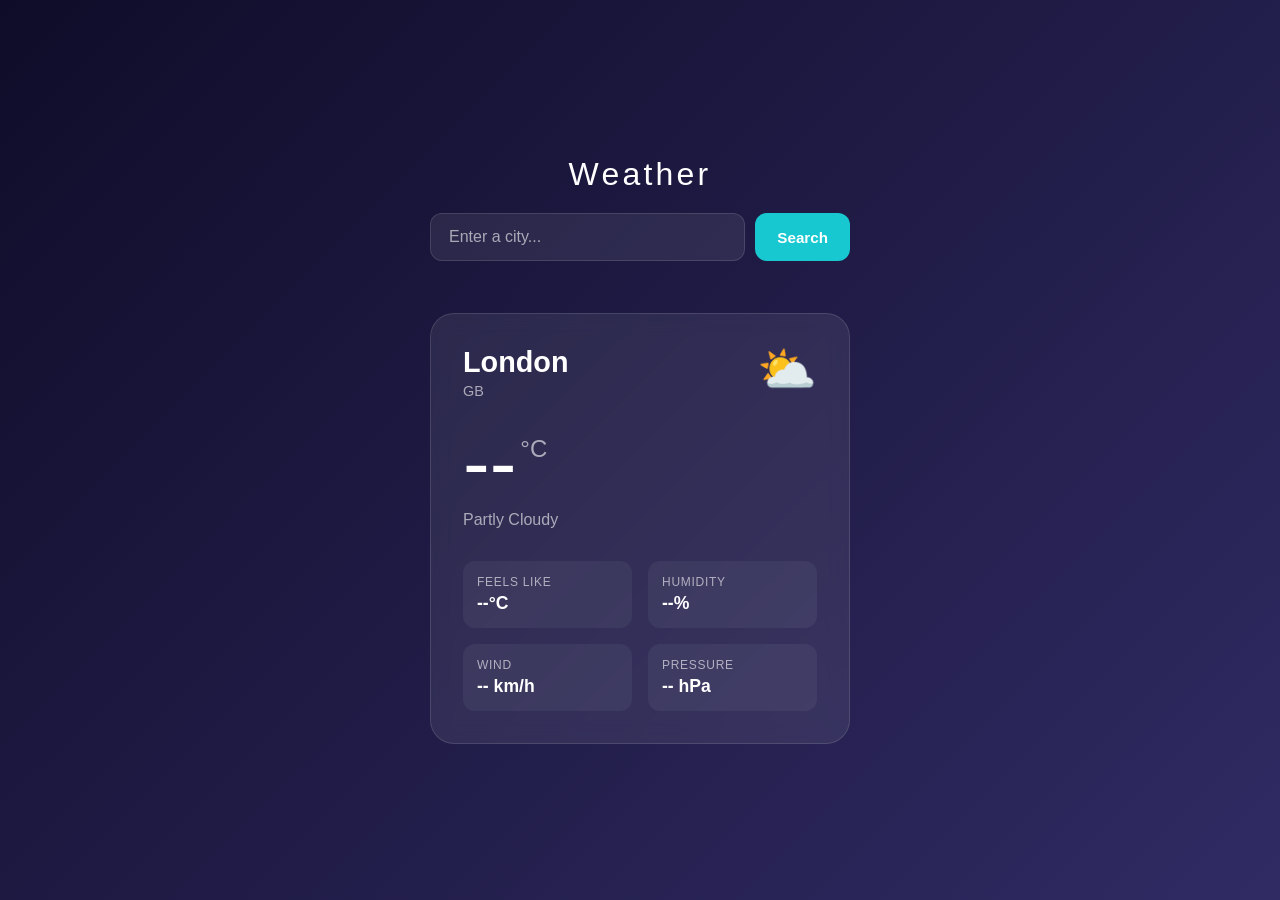
==== weather-app/index.html @ 0a8bb4be "Day 16 — Fetch API In Depth & Building the Weather App" ====
<!DOCTYPE html>
<html lang="en">
<head>
    <meta charset="UTF-8">
    <meta name="viewport" content="width=device-width, initial-scale=1.0">
    <title>Weather App</title>
    <link rel="stylesheet" href="styles.css">
</head>
<body>

    <div class="app">

        <div class="search-container">
            <h1 class="app-title">Weather</h1>
            <div class="search-box">
                <input 
                    type="text" 
                    id="city-input" 
                    placeholder="Enter a city..." 
                    autocomplete="off"
                >
                <button id="search-btn">Search</button>
            </div>
            <p class="error-message" id="error-message"></p>
        </div>

        <div class="weather-card" id="weather-card">

            <div class="weather-header">
                <div>
                    <h2 class="city-name" id="city-name">London</h2>
                    <p class="country" id="country">GB</p>
                </div>
                <div class="weather-icon" id="weather-icon">⛅</div>
            </div>

            <div class="temperature-container">
                <span class="temperature" id="temperature">--</span>
                <span class="unit">°C</span>
            </div>

            <p class="description" id="description">Partly cloudy</p>

            <div class="weather-details">
                <div class="detail">
                    <span class="detail-label">Feels like</span>
                    <span class="detail-value" id="feels-like">--°C</span>
                </div>
                <div class="detail">
                    <span class="detail-label">Humidity</span>
                    <span class="detail-value" id="humidity">--%</span>
                </div>
                <div class="detail">
                    <span class="detail-label">Wind</span>
                    <span class="detail-value" id="wind">-- km/h</span>
                </div>
                <div class="detail">
                    <span class="detail-label">Pressure</span>
                    <span class="detail-value" id="pressure">-- hPa</span>
                </div>
            </div>

        </div>

    </div>

    <script src="script.js"></script>
</body>
</html>
---- weather-app/styles.css ----
/* ── Variables ── */
:root {
    --bg-start: #0f0c29;
    --bg-end: #302b63;
    --card-bg: rgba(255,255,255,0.08);
    --card-border: rgba(255,255,255,0.12);
    --text-primary: #ffffff;
    --text-secondary: rgba(255,255,255,0.6);
    --accent: #17c8d1;
}

/* ── Reset ── */
* {
    box-sizing: border-box;
    margin: 0;
    padding: 0;
}

body {
    min-height: 100vh;
    background: linear-gradient(135deg, var(--bg-start), var(--bg-end));
    display: flex;
    align-items: center;
    justify-content: center;
    font-family: 'Segoe UI', Arial, sans-serif;
    color: var(--text-primary);
    padding: 20px;
}

/* ── App container ── */
.app {
    width: 100%;
    max-width: 420px;
    display: flex;
    flex-direction: column;
    gap: 24px;
}

/* ── Search ── */
.app-title {
    font-size: 2rem;
    font-weight: 300;
    letter-spacing: 0.1em;
    text-align: center;
    margin-bottom: 20px;
    color: var(--text-primary);
}

.search-box {
    display: flex;
    gap: 10px;
}

input {
    flex: 1;
    padding: 14px 18px;
    background: var(--card-bg);
    border: 1px solid var(--card-border);
    border-radius: 12px;
    color: var(--text-primary);
    font-size: 1rem;
    font-family: inherit;
    outline: none;
    transition: border-color 0.2s;
}

input::placeholder {
    color: var(--text-secondary);
}

input:focus {
    border-color: var(--accent);
}

button {
    padding: 14px 22px;
    background-color: var(--accent);
    color: white;
    border: none;
    border-radius: 12px;
    font-size: 0.95rem;
    font-weight: 600;
    cursor: pointer;
    transition: opacity 0.2s, transform 0.2s;
}

button:hover {
    opacity: 0.9;
    transform: translateY(-1px);
}

.error-message {
    color: #ff6b6b;
    font-size: 0.85rem;
    margin-top: 8px;
    min-height: 20px;
}

/* ── Weather card ── */
.weather-card {
    background: var(--card-bg);
    border: 1px solid var(--card-border);
    border-radius: 24px;
    padding: 32px;
    backdrop-filter: blur(10px);
}

.weather-header {
    display: flex;
    justify-content: space-between;
    align-items: flex-start;
    margin-bottom: 24px;
}

.city-name {
    font-size: 1.8rem;
    font-weight: 600;
}

.country {
    font-size: 0.9rem;
    color: var(--text-secondary);
    margin-top: 4px;
}

.weather-icon {
    font-size: 3rem;
    line-height: 1;
}

.temperature-container {
    display: flex;
    align-items: flex-start;
    gap: 4px;
    margin-bottom: 8px;
}

.temperature {
    font-size: 5rem;
    font-weight: 200;
    line-height: 1;
}

.unit {
    font-size: 1.5rem;
    font-weight: 300;
    margin-top: 12px;
    color: var(--text-secondary);
}

.description {
    font-size: 1rem;
    color: var(--text-secondary);
    text-transform: capitalize;
    margin-bottom: 32px;
}

/* ── Weather details grid ── */
.weather-details {
    display: grid;
    grid-template-columns: repeat(2, 1fr);
    gap: 16px;
}

.detail {
    background: rgba(255,255,255,0.05);
    border-radius: 12px;
    padding: 14px;
    display: flex;
    flex-direction: column;
    gap: 4px;
}

.detail-label {
    font-size: 0.75rem;
    color: var(--text-secondary);
    text-transform: uppercase;
    letter-spacing: 0.06em;
}

.detail-value {
    font-size: 1.1rem;
    font-weight: 600;
}
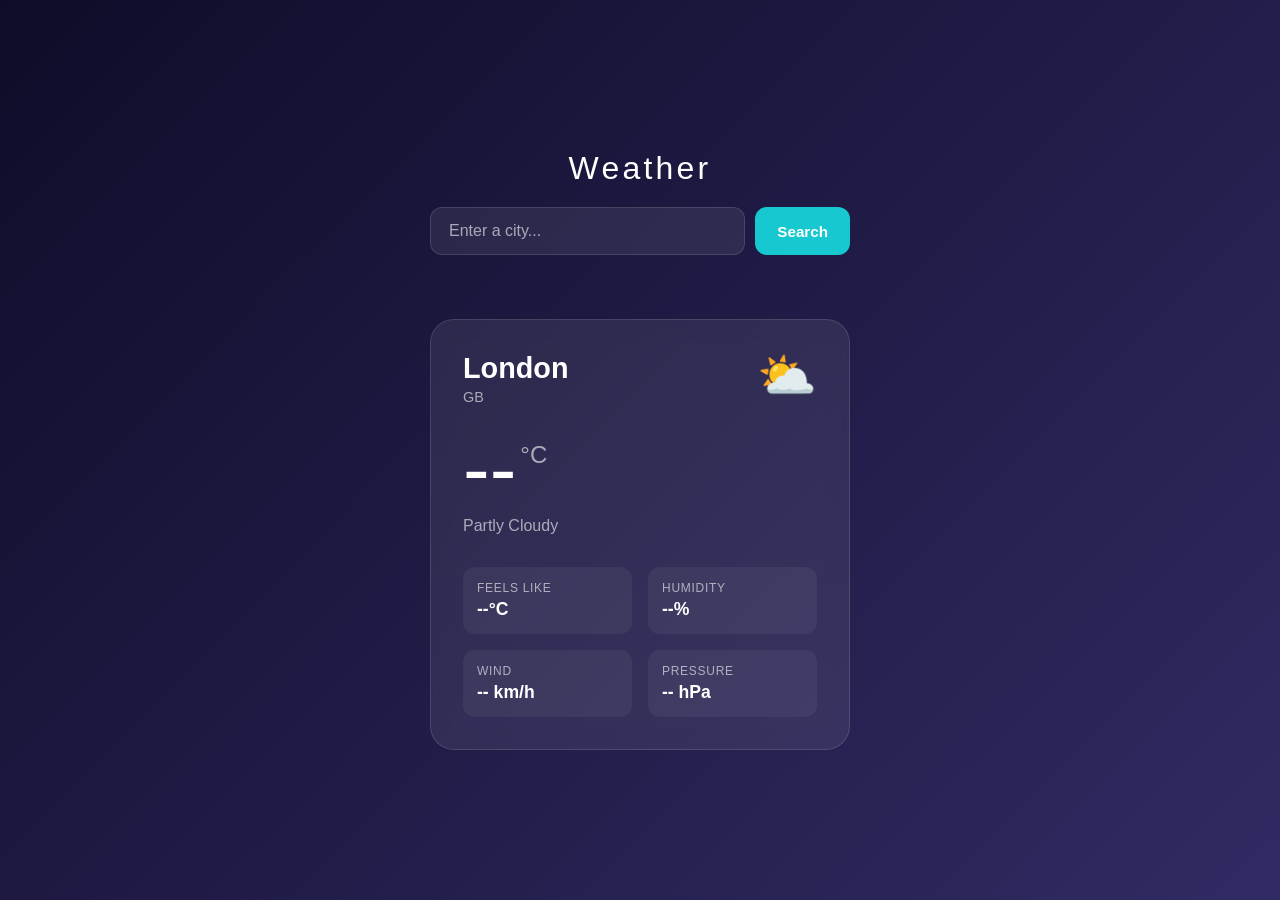
==== commit cc162e1e: "Day 17 — ES6+ refactor and recent searches feature" ====
--- a/weather-app/index.html
+++ b/weather-app/index.html
@@ -22,6 +22,7 @@
                 <button id="search-btn">Search</button>
             </div>
             <p class="error-message" id="error-message"></p>
+            <div class="recent-searches" id="recent-searches"></div>
         </div>
 
         <div class="weather-card" id="weather-card">
--- a/weather-app/styles.css
+++ b/weather-app/styles.css
@@ -181,4 +181,25 @@
 .detail-value {
     font-size: 1.1rem;
     font-weight: 600;
+}
+
+/* ── Recent searches ── */
+.recent-searches {
+    margin-top: 12px;
+}
+
+.recent-search-btn {
+    padding: 8px 14px;
+    background-color: rgba(23, 200, 209, 0.2);
+    border: 1px solid var(--accent);
+    color: var(--accent);
+    font-size: 0.9rem;
+    font-weight: 500;
+    transition: all 0.2s;
+}
+
+.recent-search-btn:hover {
+    background-color: var(--accent);
+    color: white;
+    transform: translateY(-1px);
 }
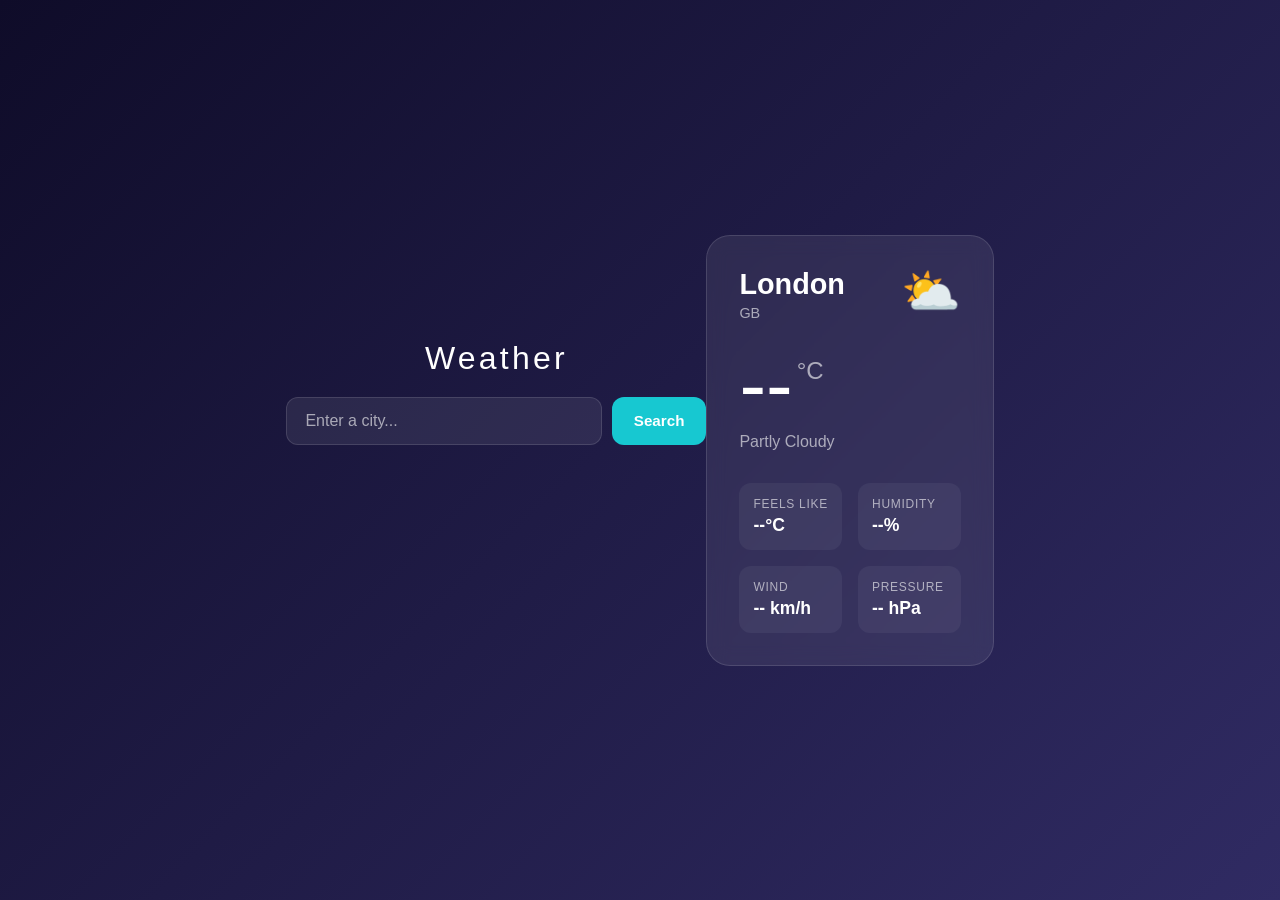
==== commit aba5a109: "Day 17 — ES6+ refactor and recent searches feature" ====
--- a/weather-app/index.html
+++ b/weather-app/index.html
@@ -20,6 +20,9 @@
                     autocomplete="off"
                 >
                 <button id="search-btn">Search</button>
+            </div>
+            <div id="recent-searches"></div>
+            <p class="error-message" id="error-message"></p>
             </div>
             <p class="error-message" id="error-message"></p>
             <div class="recent-searches" id="recent-searches"></div>
